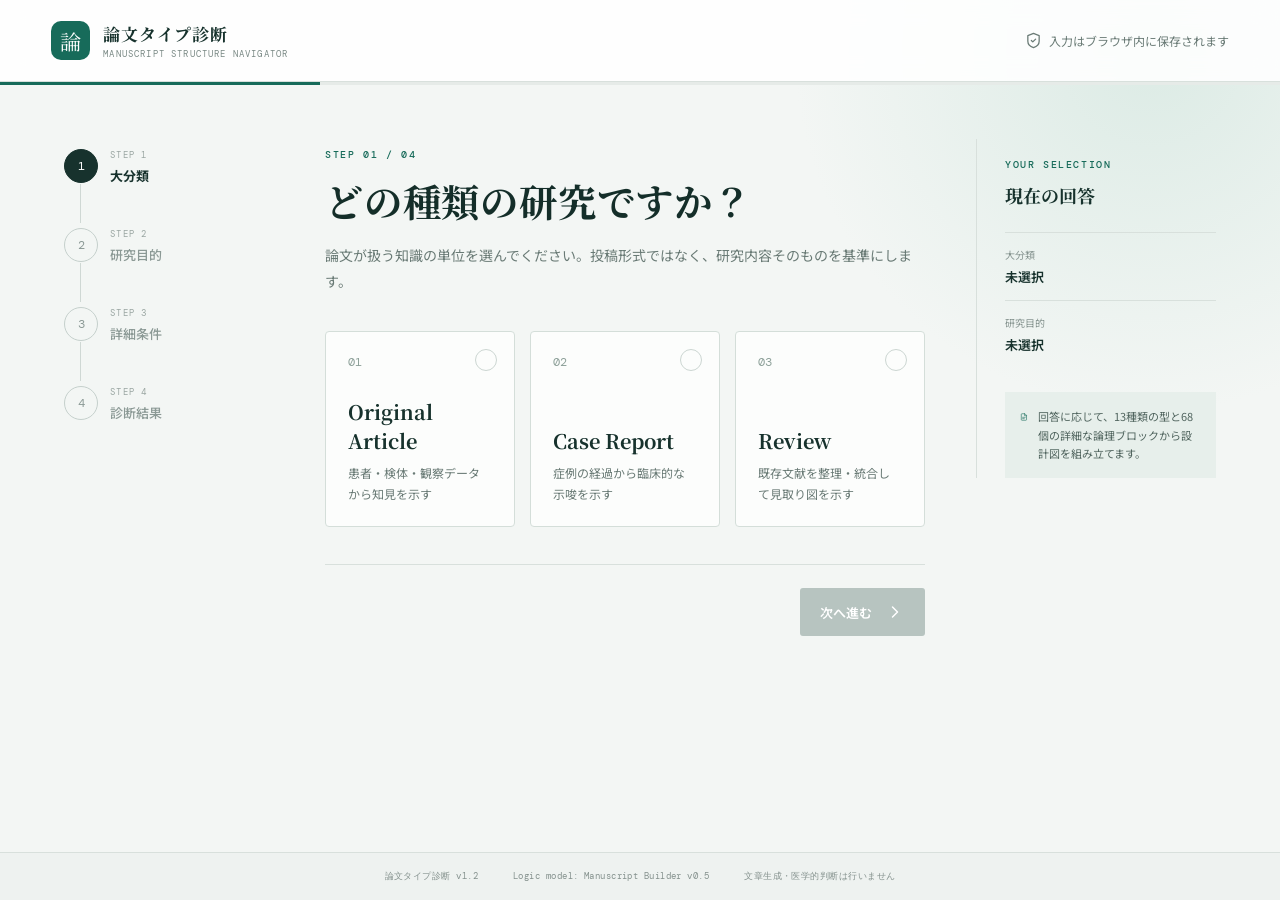
==== index.html @ 0ae853c9 "Publish site from main branch root" ====
<!doctype html>
<html lang="ja">
  <head>
    <meta charset="UTF-8" />
    <meta name="viewport" content="width=device-width, initial-scale=1.0" />
    <meta name="theme-color" content="#f4f7f5" />
    <meta name="description" content="研究内容から、最適な論文構造を設計する" />
    <title>論文タイプ診断</title>
    <script type="module" crossorigin src="./assets/index-Dwn5KKeJ.js"></script>
    <link rel="stylesheet" crossorigin href="./assets/index-B_el1xmh.css">
  </head>
  <body>
    <div id="root"></div>
  </body>
</html>
---- assets/index-B_el1xmh.css ----
@import "https://fonts.googleapis.com/css2?family=DM+Mono:wght@400;500&family=Noto+Sans+JP:wght@400;500;600;700&family=Noto+Serif+JP:wght@600;700&display=swap";:root{color:#17322d;font-synthesis:none;--ink:#17322d;--muted:#697a75;--green:#176b5a;--green-dark:#0d5143;--mint:#dcece6;--line:#d8e0dc;--paper:#fff;--cream:#f4f0e8;background:#f3f6f4;font-family:Noto Sans JP,sans-serif}*{box-sizing:border-box}html{scroll-behavior:smooth}body{background:radial-gradient(circle at 90% 6%,#dcebe5 0,#0000 25%),#f3f6f4;min-width:320px;min-height:100vh;margin:0}button,input{font:inherit}button{color:inherit}button:focus-visible,input:focus-visible{outline-offset:2px;outline:3px solid #8bc5b8}.app-shell{flex-direction:column;min-height:100vh;display:flex}header{-webkit-backdrop-filter:blur(12px);backdrop-filter:blur(12px);border-bottom:1px solid var(--line);z-index:5;background:#ffffffe0;justify-content:space-between;align-items:center;height:82px;padding:0 clamp(22px,4vw,68px);display:flex;position:relative}.brand{color:var(--ink);align-items:center;gap:13px;text-decoration:none;display:flex}.brand>span{background:var(--green);color:#fff;border-radius:10px;place-items:center;width:39px;height:39px;font-family:Noto Serif JP,serif;font-size:21px;display:grid}.brand div{flex-direction:column;display:flex}.brand strong{letter-spacing:.06em;font-family:Noto Serif JP,serif;font-size:17px}.brand small{color:#7a8985;letter-spacing:.13em;margin-top:2px;font-family:DM Mono,monospace;font-size:9px}.header-note{color:var(--muted);align-items:center;gap:7px;font-size:12px;display:flex}.progress-line{background:#e6ebe8;height:3px}.progress-line i{background:var(--green);height:100%;transition:width .35s;display:block}.wizard-layout{flex:1;grid-template-columns:210px minmax(0,790px) 240px;gap:clamp(24px,4vw,65px);width:min(1430px,100%);margin:0 auto;padding:54px clamp(24px,5vw,72px) 72px;display:grid}.step-rail{flex-direction:column;gap:0;padding-top:10px;display:flex}.step-rail button{text-align:left;cursor:pointer;background:0 0;border:0;grid-template-rows:17px 22px;grid-template-columns:34px 1fr;column-gap:12px;padding:0 0 40px;display:grid;position:relative}.step-rail button:disabled{cursor:default}.step-rail button:not(:last-child):after{content:"";background:#cfd8d4;width:1px;height:39px;position:absolute;top:35px;left:16px}.step-rail button>span{color:#8b9995;z-index:1;background:#f3f6f4;border:1px solid #c5d0cc;border-radius:50%;grid-row:1/3;place-items:center;width:34px;height:34px;font-family:DM Mono;font-size:12px;display:grid}.step-rail button em{color:#9aa6a2;letter-spacing:.14em;font-family:DM Mono;font-size:9px;font-style:normal}.step-rail button strong{color:#8b9995;font-size:13px;font-weight:500}.step-rail button.current>span{background:var(--ink);color:#fff;border-color:var(--ink)}.step-rail button.current strong{color:var(--ink);font-weight:700}.step-rail button.done>span{background:var(--mint);color:var(--green);border-color:#b7d4ca}.step-rail button.done:after{background:#94b9ae}.wizard-main{min-width:0}.step-heading{margin-bottom:36px}.eyebrow{letter-spacing:.16em;color:var(--green);font-family:DM Mono,monospace;font-size:10px;font-weight:500}.step-heading h1,.needs-input h1{letter-spacing:.02em;color:#142e29;margin:12px 0 15px;font-family:Noto Serif JP,serif;font-size:clamp(30px,3vw,43px);line-height:1.35}.step-heading p{color:var(--muted);max-width:680px;font-size:14px;line-height:1.9}.family-grid{grid-template-columns:repeat(3,1fr);gap:15px;display:grid}.choice{text-align:left;cursor:pointer;background:#ffffffc7;border:1px solid #d4ded9;border-radius:4px;gap:15px;width:100%;padding:22px;transition:all .2s;display:flex;position:relative}.family-grid .choice{flex-direction:column;justify-content:space-between;min-height:196px}.choice:hover{border-color:#88ad9f;transform:translateY(-2px);box-shadow:0 9px 25px #1d413814}.choice.selected{border:2px solid var(--green);background:#f8fbf9;padding:21px;box-shadow:0 12px 30px #176b5a1c}.choice-index{color:#8da099;font-family:DM Mono,monospace;font-size:12px}.choice-copy{flex-direction:column;gap:8px;display:flex}.choice-copy strong{font-family:Noto Serif JP,serif;font-size:20px}.choice-copy small{color:var(--muted);font-size:12px;line-height:1.7}.choice-check{color:#fff;border:1px solid #ccd6d2;border-radius:50%;place-items:center;width:22px;height:22px;display:grid;position:absolute;top:17px;right:17px}.selected .choice-check{background:var(--green);border-color:var(--green)}.purpose-list{grid-template-columns:1fr 1fr;gap:11px;display:grid}.purpose-list .choice{align-items:flex-start;min-height:94px;padding:17px 18px}.purpose-list .choice.selected{padding:16px 17px}.purpose-list .choice-copy strong{font-family:Noto Sans JP;font-size:15px}.purpose-list .choice-index{padding-top:2px}.wizard-actions{border-top:1px solid var(--line);justify-content:space-between;align-items:center;margin-top:37px;padding-top:23px;display:flex}.primary,.secondary,.text-button,.action-bar button{cursor:pointer;border:0}.primary{background:var(--green);color:#fff;border-radius:3px;align-items:center;gap:13px;padding:14px 20px;font-size:13px;font-weight:600;display:flex;box-shadow:0 8px 20px #176b5a2e}.primary:hover{background:var(--green-dark)}.primary:disabled{box-shadow:none;cursor:not-allowed;background:#b7c4c0}.secondary{background:0 0;border:1px solid #bfcac6;border-radius:3px;padding:12px 18px;font-size:13px}.context-panel{border-left:1px solid var(--line);align-self:start;padding:10px 0 0 28px;position:sticky;top:30px}.context-panel h2{margin:9px 0 24px;font-family:Noto Serif JP;font-size:18px}.context-panel dl{margin:0}.context-panel dl div{border-top:1px solid var(--line);padding:14px 0}.context-panel dt{color:#84928e;margin-bottom:5px;font-size:10px}.context-panel dd{margin:0;font-size:13px;font-weight:600}.context-tip{color:var(--green);background:#e7efeb;gap:10px;margin-top:24px;padding:15px;display:flex}.context-tip p{color:#50645e;margin:0;font-size:11px;line-height:1.7}.details-form{flex-direction:column;gap:28px;display:flex}fieldset{border:0;margin:0;padding:0}legend{margin-bottom:11px;font-size:14px;font-weight:700}legend span{color:var(--green);vertical-align:2px;background:#e5efeb;margin-left:5px;padding:3px 6px;font-size:9px}.optional{color:#71817c;background:#eef0ef}.segmented{flex-wrap:wrap;gap:7px;display:flex}.segmented button{cursor:pointer;background:#fff;border:1px solid #cfd9d5;border-radius:3px;padding:10px 14px;font-size:12px}.segmented button.active{border-color:var(--green);background:var(--green);color:#fff}.details-form fieldset>small{color:#7b8985;margin-top:8px;font-size:11px;display:block}.details-form input{background:#fff;border:1px solid #cfd9d5;border-radius:3px;width:100%;padding:12px 14px;font-size:13px}.privacy-note{color:#315f53;background:#edf3f0;border-left:3px solid #7da99b;gap:13px;padding:15px;display:flex}.privacy-note strong{font-size:12px}.privacy-note p{color:#657771;margin:4px 0 0;font-size:11px;line-height:1.6}footer{border-top:1px solid var(--line);color:#84918d;letter-spacing:.05em;background:#eef2f0;justify-content:center;gap:35px;padding:17px 24px;font:9px DM Mono,monospace;display:flex}.result-page{flex:1;width:min(1420px,100%);margin:0 auto;padding:42px clamp(24px,5vw,70px) 80px}.result-hero{background:var(--ink);color:#fff;grid-template-columns:1.4fr 1fr;min-height:280px;display:grid;position:relative;overflow:hidden}.result-hero:before{content:"";border:1px solid #ffffff14;border-radius:50%;width:320px;height:320px;position:absolute;top:-160px;right:-140px;box-shadow:0 0 0 60px #ffffff06,0 0 0 120px #ffffff04}.result-main{padding:42px 48px}.result-kicker{letter-spacing:.14em;color:#9cc9bb;align-items:center;gap:8px;font:10px DM Mono;display:flex}.result-main>p{color:#aec0ba;margin:28px 0 8px;font-size:12px}.result-main h1{margin:0 0 30px;font:700 clamp(28px,4vw,48px) Noto Serif JP}.result-meta{gap:28px;display:flex}.result-meta span{flex-direction:column;gap:3px;font:11px DM Mono;display:flex}.result-meta small{color:#879e97;letter-spacing:.14em;font-size:8px}.result-reason{z-index:1;background:#ffffff12;border-left:1px solid #ffffff24;margin:32px 32px 32px 0;padding:29px 32px}.result-reason>span{letter-spacing:.15em;color:#9cc9bb;font:9px DM Mono}.result-reason p{color:#d7e0dd;font-size:13px;line-height:1.9}.result-reason code{color:#9eb1ab;font:9px DM Mono}.action-bar{z-index:4;background:#d5dedb;border:1px solid #d5dedb;gap:1px;margin:18px 0 34px;display:flex;position:sticky;top:0;box-shadow:0 8px 18px #203a3314}.action-bar button{background:#fff;flex:1;justify-content:center;align-items:center;gap:8px;padding:13px 17px;font-size:11px;display:flex}.action-bar button:hover{background:#f0f6f3}.action-bar .agent-copy{background:var(--green);color:#fff;flex:1.35}.result-layout{grid-template-columns:minmax(0,1fr) 300px;gap:31px;display:grid}.blueprint-heading{justify-content:space-between;align-items:end;margin-bottom:16px;display:flex}.blueprint-heading h2{margin:7px 0 0;font:700 26px Noto Serif JP}.block-total{color:#71817c;font:10px DM Mono}.section-card{background:#fff;border:1px solid #d8e0dc;margin-bottom:12px}.section-toggle{text-align:left;cursor:pointer;background:#f9fbfa;border:0;align-items:center;width:100%;padding:17px 19px;display:flex}.section-number{color:#7f918b;margin-right:15px;font:11px DM Mono}.section-toggle>span:nth-child(2){flex-direction:column;flex:1;display:flex}.section-toggle small{letter-spacing:.13em;color:#9aa6a2;font:8px DM Mono}.section-toggle strong{margin-top:2px;font:600 17px Noto Serif JP}.section-count{color:#8b9995;margin-right:16px;font:9px DM Mono}.chevron{transition:all .2s;transform:rotate(90deg)}.chevron.open{transform:rotate(-90deg)}.block-list{padding:0 15px 15px}.block-card{border-top:1px solid #e2e7e4;padding:21px 6px 5px}.block-top{grid-template-columns:38px 1fr auto;align-items:start;gap:9px;display:grid}.block-order{color:#9aa6a2;padding-top:4px;font:10px DM Mono}.block-title code{color:var(--green);background:#e9f2ee;padding:3px 6px;font:9px DM Mono}.block-title h3{margin:8px 0 15px;font-size:14px}.necessity{border-radius:20px;padding:4px 8px;font-size:9px}.necessity.required{color:#176b5a;background:#e0eee9}.necessity.recommended{color:#5e716b;background:#edf0ef}.necessity.conditional{color:#806630;background:#f2ead9}.block-grid{grid-template-columns:1.2fr .8fr;gap:0 23px;padding-left:47px;display:grid}.detail{margin:0 0 18px}.detail.full{grid-column:1/-1}.detail dt{color:#84938e;letter-spacing:.06em;margin-bottom:5px;font-size:9px;font-weight:700}.detail dd{color:#4e625c;margin:0;font-size:11px;line-height:1.75}.tags{flex-wrap:wrap;gap:5px;display:flex}.tags span{background:#fbfcfb;border:1px solid #dbe2df;flex-direction:column;gap:2px;padding:5px 7px;display:flex}.tags code,.variable-list code{color:#82918c;font:8px DM Mono}.inline-codes{flex-wrap:wrap;gap:5px;display:flex}.inline-codes code{background:#eef3f1;padding:4px 6px;font:9px DM Mono}.result-aside{flex-direction:column;gap:13px;display:flex}.result-aside>section{border:1px solid var(--line);background:#fff;padding:20px}.result-aside h3{margin:6px 0 15px;font:600 15px Noto Serif JP}.result-aside ul{margin:0;padding-left:18px}.result-aside li{color:#52665f;margin-bottom:9px;font-size:11px;line-height:1.7}.alternative{border-top:1px solid #e0e6e3;padding:12px 0}.alternative strong{font-size:12px;display:block}.alternative code{color:var(--green);font:8px DM Mono}.alternative p,.muted{color:#788782;margin:5px 0;font-size:10px;line-height:1.6}.variable-list{flex-wrap:wrap;gap:4px;display:flex}.variable-list code{background:#edf3f0;padding:4px 6px}.result-aside>section.limitation{color:#715f3c;background:#f4f0e8;gap:11px;display:flex}.limitation p{margin:0;font-size:10px;line-height:1.7}.result-footer{justify-content:center;gap:20px;margin-top:35px;display:flex}.text-button{color:#64766f;background:0 0;align-items:center;gap:7px;font-size:12px;display:flex}.toast{z-index:20;color:#fff;background:#183a32;align-items:center;gap:8px;padding:12px 18px;font-size:12px;display:flex;position:fixed;top:25px;right:25px;box-shadow:0 12px 30px #17322d40}.needs-input{text-align:center;border:1px solid var(--line);background:#fff;max-width:680px;margin:70px auto;padding:50px}.needs-input .status-orb{color:#745d2f;background:#efe5ce;border-radius:50%;place-items:center;width:46px;height:46px;margin:0 auto 15px;font:20px Noto Serif JP;display:grid}.needs-input p{color:var(--muted);font-size:13px;line-height:1.8}.needs-input ul{text-align:left;background:#f8f4ea;padding:18px 18px 18px 38px;font-size:12px;line-height:1.8}.needs-input .primary{margin:22px auto 0}@media (width<=1080px){.wizard-layout{grid-template-columns:150px minmax(0,1fr)}.context-panel{display:none}.result-layout{grid-template-columns:minmax(0,1fr) 260px}.result-hero{grid-template-columns:1fr}.result-reason{margin:0 32px 32px}.result-main{padding-bottom:20px}}@media (width<=760px){header{height:70px;padding:0 18px}.header-note{display:none}.brand strong{font-size:15px}.wizard-layout{padding:28px 18px 50px;display:block}.step-rail{flex-direction:row;margin-bottom:34px}.step-rail button{flex-direction:column;flex:1;align-items:center;padding:0;display:flex}.step-rail button>span{width:29px;height:29px}.step-rail button em{margin-top:5px}.step-rail button strong{display:none}.step-rail button:not(:last-child):after{width:calc(100% - 32px);height:1px;top:14px;left:calc(50% + 16px)}.step-heading h1{font-size:29px}.family-grid,.purpose-list{grid-template-columns:1fr}.family-grid .choice{min-height:126px}.choice-copy strong{font-size:18px}.wizard-actions{z-index:3;background:#f3f6f4f0;margin-top:25px;padding:15px 0;position:sticky;bottom:0}.segmented button{flex:1;min-width:90px}.result-page{padding:24px 14px 55px}.result-main{padding:30px 24px}.result-main h1{font-size:29px}.result-meta{flex-wrap:wrap;gap:16px}.result-reason{margin:0 15px 15px;padding:20px}.action-bar{flex-wrap:wrap;position:static}.action-bar button{flex:45%;padding:12px 8px}.action-bar .agent-copy{flex-basis:100%}.result-layout{display:block}.result-aside{margin-top:20px}.block-grid{padding-left:0;display:block}.block-top{grid-template-columns:30px 1fr}.necessity{grid-column:2;justify-self:start;margin-bottom:10px}.section-toggle{padding:14px 12px}.section-count{display:none}.blueprint-heading h2{font-size:21px}.result-footer{flex-direction:column;align-items:center}footer{text-align:center;flex-direction:column;gap:8px}}@media (prefers-reduced-motion:reduce){*{scroll-behavior:auto!important;transition:none!important}}
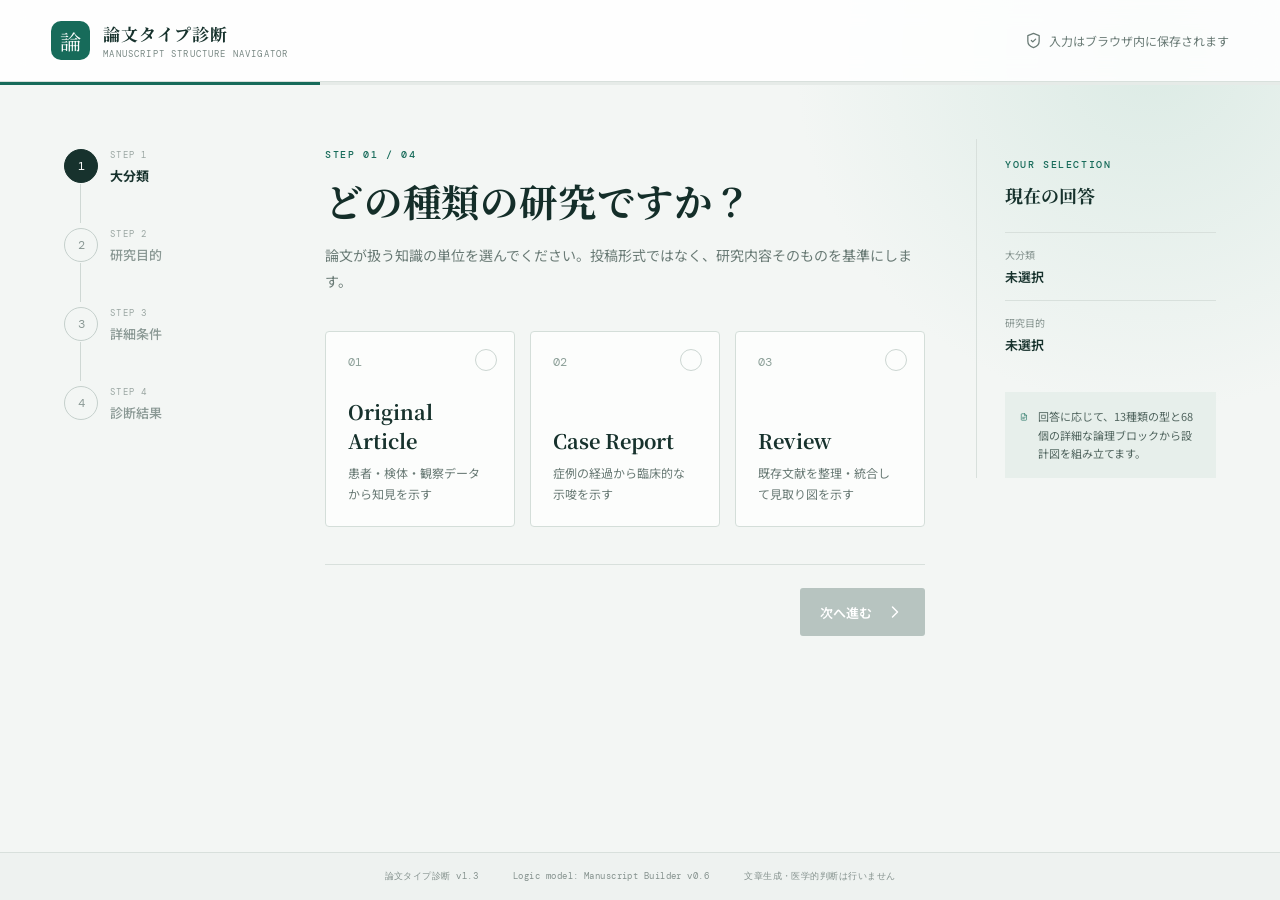
==== commit e4aa1f10: "Publish 論文タイプ診断 v1.3 build" ====
--- a/index.html
+++ b/index.html
@@ -6,8 +6,8 @@
     <meta name="theme-color" content="#f4f7f5" />
     <meta name="description" content="研究内容から、最適な論文構造を設計する" />
     <title>論文タイプ診断</title>
-    <script type="module" crossorigin src="./assets/index-Dwn5KKeJ.js"></script>
-    <link rel="stylesheet" crossorigin href="./assets/index-B_el1xmh.css">
+    <script type="module" crossorigin src="./assets/index-DYgluiV3.js"></script>
+    <link rel="stylesheet" crossorigin href="./assets/index-BrdR9Mk2.css">
   </head>
   <body>
     <div id="root"></div>
--- a/assets/index-BrdR9Mk2.css
+++ b/assets/index-BrdR9Mk2.css
@@ -0,0 +1 @@
+@import "https://fonts.googleapis.com/css2?family=DM+Mono:wght@400;500&family=Noto+Sans+JP:wght@400;500;600;700&family=Noto+Serif+JP:wght@600;700&display=swap";:root{color:#17322d;font-synthesis:none;--ink:#17322d;--muted:#697a75;--green:#176b5a;--green-dark:#0d5143;--mint:#dcece6;--line:#d8e0dc;--paper:#fff;--cream:#f4f0e8;background:#f3f6f4;font-family:Noto Sans JP,sans-serif}*{box-sizing:border-box}html{scroll-behavior:smooth}body{background:radial-gradient(circle at 90% 6%,#dcebe5 0,#0000 25%),#f3f6f4;min-width:320px;min-height:100vh;margin:0}button,input{font:inherit}button{color:inherit}button:focus-visible,input:focus-visible{outline-offset:2px;outline:3px solid #8bc5b8}.app-shell{flex-direction:column;min-height:100vh;display:flex}header{-webkit-backdrop-filter:blur(12px);backdrop-filter:blur(12px);border-bottom:1px solid var(--line);z-index:5;background:#ffffffe0;justify-content:space-between;align-items:center;height:82px;padding:0 clamp(22px,4vw,68px);display:flex;position:relative}.brand{color:var(--ink);align-items:center;gap:13px;text-decoration:none;display:flex}.brand>span{background:var(--green);color:#fff;border-radius:10px;place-items:center;width:39px;height:39px;font-family:Noto Serif JP,serif;font-size:21px;display:grid}.brand div{flex-direction:column;display:flex}.brand strong{letter-spacing:.06em;font-family:Noto Serif JP,serif;font-size:17px}.brand small{color:#7a8985;letter-spacing:.13em;margin-top:2px;font-family:DM Mono,monospace;font-size:9px}.header-note{color:var(--muted);align-items:center;gap:7px;font-size:12px;display:flex}.progress-line{background:#e6ebe8;height:3px}.progress-line i{background:var(--green);height:100%;transition:width .35s;display:block}.wizard-layout{flex:1;grid-template-columns:210px minmax(0,790px) 240px;gap:clamp(24px,4vw,65px);width:min(1430px,100%);margin:0 auto;padding:54px clamp(24px,5vw,72px) 72px;display:grid}.step-rail{flex-direction:column;gap:0;padding-top:10px;display:flex}.step-rail button{text-align:left;cursor:pointer;background:0 0;border:0;grid-template-rows:17px 22px;grid-template-columns:34px 1fr;column-gap:12px;padding:0 0 40px;display:grid;position:relative}.step-rail button:disabled{cursor:default}.step-rail button:not(:last-child):after{content:"";background:#cfd8d4;width:1px;height:39px;position:absolute;top:35px;left:16px}.step-rail button>span{color:#8b9995;z-index:1;background:#f3f6f4;border:1px solid #c5d0cc;border-radius:50%;grid-row:1/3;place-items:center;width:34px;height:34px;font-family:DM Mono;font-size:12px;display:grid}.step-rail button em{color:#9aa6a2;letter-spacing:.14em;font-family:DM Mono;font-size:9px;font-style:normal}.step-rail button strong{color:#8b9995;font-size:13px;font-weight:500}.step-rail button.current>span{background:var(--ink);color:#fff;border-color:var(--ink)}.step-rail button.current strong{color:var(--ink);font-weight:700}.step-rail button.done>span{background:var(--mint);color:var(--green);border-color:#b7d4ca}.step-rail button.done:after{background:#94b9ae}.wizard-main{min-width:0}.step-heading{margin-bottom:36px}.eyebrow{letter-spacing:.16em;color:var(--green);font-family:DM Mono,monospace;font-size:10px;font-weight:500}.step-heading h1,.needs-input h1{letter-spacing:.02em;color:#142e29;margin:12px 0 15px;font-family:Noto Serif JP,serif;font-size:clamp(30px,3vw,43px);line-height:1.35}.step-heading p{color:var(--muted);max-width:680px;font-size:14px;line-height:1.9}.family-grid{grid-template-columns:repeat(3,1fr);gap:15px;display:grid}.choice{text-align:left;cursor:pointer;background:#ffffffc7;border:1px solid #d4ded9;border-radius:4px;gap:15px;width:100%;padding:22px;transition:all .2s;display:flex;position:relative}.family-grid .choice{flex-direction:column;justify-content:space-between;min-height:196px}.choice:hover{border-color:#88ad9f;transform:translateY(-2px);box-shadow:0 9px 25px #1d413814}.choice.selected{border:2px solid var(--green);background:#f8fbf9;padding:21px;box-shadow:0 12px 30px #176b5a1c}.choice-index{color:#8da099;font-family:DM Mono,monospace;font-size:12px}.choice-copy{flex-direction:column;gap:8px;display:flex}.choice-copy strong{font-family:Noto Serif JP,serif;font-size:20px}.choice-copy small{color:var(--muted);font-size:12px;line-height:1.7}.choice-check{color:#fff;border:1px solid #ccd6d2;border-radius:50%;place-items:center;width:22px;height:22px;display:grid;position:absolute;top:17px;right:17px}.selected .choice-check{background:var(--green);border-color:var(--green)}.purpose-list{grid-template-columns:1fr 1fr;gap:11px;display:grid}.purpose-list .choice{align-items:flex-start;min-height:94px;padding:17px 18px}.purpose-list .choice.selected{padding:16px 17px}.purpose-list .choice-copy strong{font-family:Noto Sans JP;font-size:15px}.purpose-list .choice-index{padding-top:2px}.wizard-actions{border-top:1px solid var(--line);justify-content:space-between;align-items:center;margin-top:37px;padding-top:23px;display:flex}.primary,.secondary,.text-button,.action-bar button{cursor:pointer;border:0}.primary{background:var(--green);color:#fff;border-radius:3px;align-items:center;gap:13px;padding:14px 20px;font-size:13px;font-weight:600;display:flex;box-shadow:0 8px 20px #176b5a2e}.primary:hover{background:var(--green-dark)}.primary:disabled{box-shadow:none;cursor:not-allowed;background:#b7c4c0}.secondary{background:0 0;border:1px solid #bfcac6;border-radius:3px;padding:12px 18px;font-size:13px}.context-panel{border-left:1px solid var(--line);align-self:start;padding:10px 0 0 28px;position:sticky;top:30px}.context-panel h2{margin:9px 0 24px;font-family:Noto Serif JP;font-size:18px}.context-panel dl{margin:0}.context-panel dl div{border-top:1px solid var(--line);padding:14px 0}.context-panel dt{color:#84928e;margin-bottom:5px;font-size:10px}.context-panel dd{margin:0;font-size:13px;font-weight:600}.context-tip{color:var(--green);background:#e7efeb;gap:10px;margin-top:24px;padding:15px;display:flex}.context-tip p{color:#50645e;margin:0;font-size:11px;line-height:1.7}.details-form{flex-direction:column;gap:28px;display:flex}fieldset{border:0;margin:0;padding:0}legend{margin-bottom:11px;font-size:14px;font-weight:700}legend span{color:var(--green);vertical-align:2px;background:#e5efeb;margin-left:5px;padding:3px 6px;font-size:9px}.optional{color:#71817c;background:#eef0ef}.segmented{flex-wrap:wrap;gap:7px;display:flex}.segmented button{cursor:pointer;background:#fff;border:1px solid #cfd9d5;border-radius:3px;padding:10px 14px;font-size:12px}.segmented button.active{border-color:var(--green);background:var(--green);color:#fff}.details-form fieldset>small{color:#7b8985;margin-top:8px;font-size:11px;display:block}.details-form input{background:#fff;border:1px solid #cfd9d5;border-radius:3px;width:100%;padding:12px 14px;font-size:13px}.privacy-note{color:#315f53;background:#edf3f0;border-left:3px solid #7da99b;gap:13px;padding:15px;display:flex}.privacy-note strong{font-size:12px}.privacy-note p{color:#657771;margin:4px 0 0;font-size:11px;line-height:1.6}footer{border-top:1px solid var(--line);color:#84918d;letter-spacing:.05em;background:#eef2f0;justify-content:center;gap:35px;padding:17px 24px;font:9px DM Mono,monospace;display:flex}.result-page{flex:1;width:min(1420px,100%);margin:0 auto;padding:42px clamp(24px,5vw,70px) 80px}.result-hero{background:var(--ink);color:#fff;grid-template-columns:1.4fr 1fr;min-height:280px;display:grid;position:relative;overflow:hidden}.result-hero:before{content:"";border:1px solid #ffffff14;border-radius:50%;width:320px;height:320px;position:absolute;top:-160px;right:-140px;box-shadow:0 0 0 60px #ffffff06,0 0 0 120px #ffffff04}.result-main{padding:42px 48px}.result-kicker{letter-spacing:.14em;color:#9cc9bb;align-items:center;gap:8px;font:10px DM Mono;display:flex}.result-main>p{color:#aec0ba;margin:28px 0 8px;font-size:12px}.result-main h1{margin:0 0 30px;font:700 clamp(28px,4vw,48px) Noto Serif JP}.result-meta{gap:28px;display:flex}.result-meta span{flex-direction:column;gap:3px;font:11px DM Mono;display:flex}.result-meta small{color:#879e97;letter-spacing:.14em;font-size:8px}.result-reason{z-index:1;background:#ffffff12;border-left:1px solid #ffffff24;margin:32px 32px 32px 0;padding:29px 32px}.result-reason>span{letter-spacing:.15em;color:#9cc9bb;font:9px DM Mono}.result-reason p{color:#d7e0dd;font-size:13px;line-height:1.9}.result-reason code{color:#9eb1ab;font:9px DM Mono}.action-bar{z-index:4;background:#d5dedb;border:1px solid #d5dedb;gap:1px;margin:18px 0 34px;display:flex;position:sticky;top:0;box-shadow:0 8px 18px #203a3314}.action-bar button{background:#fff;flex:1;justify-content:center;align-items:center;gap:8px;padding:13px 17px;font-size:11px;display:flex}.action-bar button:hover{background:#f0f6f3}.action-bar .agent-copy{background:var(--green);color:#fff;flex:1.35}.result-layout{grid-template-columns:minmax(0,1fr) 300px;gap:31px;display:grid}.blueprint-heading{justify-content:space-between;align-items:end;margin-bottom:16px;display:flex}.blueprint-heading h2{margin:7px 0 0;font:700 26px Noto Serif JP}.block-total{color:#71817c;font:10px DM Mono}.section-card{background:#fff;border:1px solid #d8e0dc;margin-bottom:12px}.section-toggle{text-align:left;cursor:pointer;background:#f9fbfa;border:0;align-items:center;width:100%;padding:17px 19px;display:flex}.section-number{color:#7f918b;margin-right:15px;font:11px DM Mono}.section-toggle>span:nth-child(2){flex-direction:column;flex:1;display:flex}.section-toggle small{letter-spacing:.13em;color:#9aa6a2;font:8px DM Mono}.section-toggle strong{margin-top:2px;font:600 17px Noto Serif JP}.section-count{color:#8b9995;margin-right:16px;font:9px DM Mono}.chevron{transition:all .2s;transform:rotate(90deg)}.chevron.open{transform:rotate(-90deg)}.block-list{padding:0 15px 15px}.block-card{border-top:1px solid #e2e7e4;padding:21px 6px 5px}.block-top{grid-template-columns:38px 1fr auto;align-items:start;gap:9px;display:grid}.block-order{color:#9aa6a2;padding-top:4px;font:10px DM Mono}.block-title code{color:var(--green);background:#e9f2ee;padding:3px 6px;font:9px DM Mono}.block-title h3{margin:8px 0 15px;font-size:14px}.necessity{border-radius:20px;padding:4px 8px;font-size:9px}.necessity.required{color:#176b5a;background:#e0eee9}.necessity.recommended{color:#5e716b;background:#edf0ef}.necessity.conditional{color:#806630;background:#f2ead9}.block-grid{grid-template-columns:1.2fr .8fr;gap:0 23px;padding-left:47px;display:grid}.detail{margin:0 0 18px}.detail.full{grid-column:1/-1}.detail dt{color:#84938e;letter-spacing:.06em;margin-bottom:5px;font-size:9px;font-weight:700}.detail dd{color:#4e625c;margin:0;font-size:11px;line-height:1.75}.tags{flex-wrap:wrap;gap:5px;display:flex}.tags span{background:#fbfcfb;border:1px solid #dbe2df;flex-direction:column;gap:2px;padding:5px 7px;display:flex}.tags code,.variable-list code{color:#82918c;font:8px DM Mono}.inline-codes{flex-wrap:wrap;gap:5px;display:flex}.inline-codes code{background:#eef3f1;padding:4px 6px;font:9px DM Mono}.result-aside{flex-direction:column;gap:13px;display:flex}.result-aside>section{border:1px solid var(--line);background:#fff;padding:20px}.result-aside h3{margin:6px 0 15px;font:600 15px Noto Serif JP}.result-aside ul{margin:0;padding-left:18px}.result-aside li{color:#52665f;margin-bottom:9px;font-size:11px;line-height:1.7}.alternative{border-top:1px solid #e0e6e3;padding:12px 0}.alternative strong{font-size:12px;display:block}.alternative code{color:var(--green);font:8px DM Mono}.alternative p,.muted{color:#788782;margin:5px 0;font-size:10px;line-height:1.6}.variable-list{flex-wrap:wrap;gap:4px;display:flex}.variable-list code{background:#edf3f0;padding:4px 6px}.result-aside>section.limitation{color:#715f3c;background:#f4f0e8;gap:11px;display:flex}.limitation p{margin:0;font-size:10px;line-height:1.7}.result-footer{justify-content:center;gap:20px;margin-top:35px;display:flex}.text-button{color:#64766f;background:0 0;align-items:center;gap:7px;font-size:12px;display:flex}.toast{z-index:20;color:#fff;background:#183a32;align-items:center;gap:8px;padding:12px 18px;font-size:12px;display:flex;position:fixed;top:25px;right:25px;box-shadow:0 12px 30px #17322d40}.needs-input{text-align:center;border:1px solid var(--line);background:#fff;max-width:680px;margin:70px auto;padding:50px}.needs-input .status-orb{color:#745d2f;background:#efe5ce;border-radius:50%;place-items:center;width:46px;height:46px;margin:0 auto 15px;font:20px Noto Serif JP;display:grid}.needs-input p{color:var(--muted);font-size:13px;line-height:1.8}.needs-input ul{text-align:left;background:#f8f4ea;padding:18px 18px 18px 38px;font-size:12px;line-height:1.8}.needs-input .primary{margin:22px auto 0}@media (width<=1080px){.wizard-layout{grid-template-columns:150px minmax(0,1fr)}.context-panel{display:none}.result-layout{grid-template-columns:minmax(0,1fr) 260px}.result-hero{grid-template-columns:1fr}.result-reason{margin:0 32px 32px}.result-main{padding-bottom:20px}}@media (width<=760px){header{height:70px;padding:0 18px}.header-note{display:none}.brand strong{font-size:15px}.wizard-layout{padding:28px 18px 50px;display:block}.step-rail{flex-direction:row;margin-bottom:34px}.step-rail button{flex-direction:column;flex:1;align-items:center;padding:0;display:flex}.step-rail button>span{width:29px;height:29px}.step-rail button em{margin-top:5px}.step-rail button strong{display:none}.step-rail button:not(:last-child):after{width:calc(100% - 32px);height:1px;top:14px;left:calc(50% + 16px)}.step-heading h1{font-size:29px}.family-grid,.purpose-list{grid-template-columns:1fr}.family-grid .choice{min-height:126px}.choice-copy strong{font-size:18px}.wizard-actions{z-index:3;background:#f3f6f4f0;margin-top:25px;padding:15px 0;position:sticky;bottom:0}.segmented button{flex:1;min-width:90px}.result-page{padding:24px 14px 55px}.result-main{padding:30px 24px}.result-main h1{font-size:29px}.result-meta{flex-wrap:wrap;gap:16px}.result-reason{margin:0 15px 15px;padding:20px}.action-bar{flex-wrap:wrap;position:static}.action-bar button{flex:45%;padding:12px 8px}.action-bar .agent-copy{flex-basis:100%}.result-layout{display:block}.result-aside{margin-top:20px}.block-grid{padding-left:0;display:block}.block-top{grid-template-columns:30px 1fr}.necessity{grid-column:2;justify-self:start;margin-bottom:10px}.section-toggle{padding:14px 12px}.section-count{display:none}.blueprint-heading h2{font-size:21px}.result-footer{flex-direction:column;align-items:center}footer{text-align:center;flex-direction:column;gap:8px}}@media (prefers-reduced-motion:reduce){*{scroll-behavior:auto!important;transition:none!important}}.presentation-outline{margin-bottom:34px}.presentation-note{border-left:4px solid var(--green);background:#e9f2ee;margin-bottom:12px;padding:18px 20px}.presentation-note strong{font:600 17px Noto Serif JP}.presentation-note p{margin:6px 0;font-size:12px;line-height:1.8}.presentation-note small{color:#667a73;line-height:1.6}.presentation-outline.compact .presentation-note{background:#f3eee3;border-left-color:#9a7940}.presentation-list{margin:0;padding:0;list-style:none}.presentation-list>li{border:1px solid var(--line);background:#fff;grid-template-columns:minmax(0,1fr) minmax(280px,.9fr);gap:22px;margin-bottom:9px;padding:18px 20px;display:grid}.presentation-list h3{margin:7px 0;font:600 15px Noto Serif JP}.presentation-list p{color:#52665f;margin:0;font-size:11px;line-height:1.75}.presentation-list code{color:var(--green);background:#edf3f0;margin:2px;padding:3px 5px;font:9px DM Mono}.presentation-list dl{margin:0}.presentation-list dt{color:#84938e;margin:0 0 5px;font-size:9px;font-weight:700}.presentation-list dd{flex-wrap:wrap;margin:0 0 12px;display:flex}.presentation-list dd ul{margin:0;padding-left:17px}.presentation-list dd li{color:#52665f;font-size:10px;line-height:1.6}@media (width<=760px){.presentation-list>li{grid-template-columns:1fr}.presentation-note{padding:15px}}
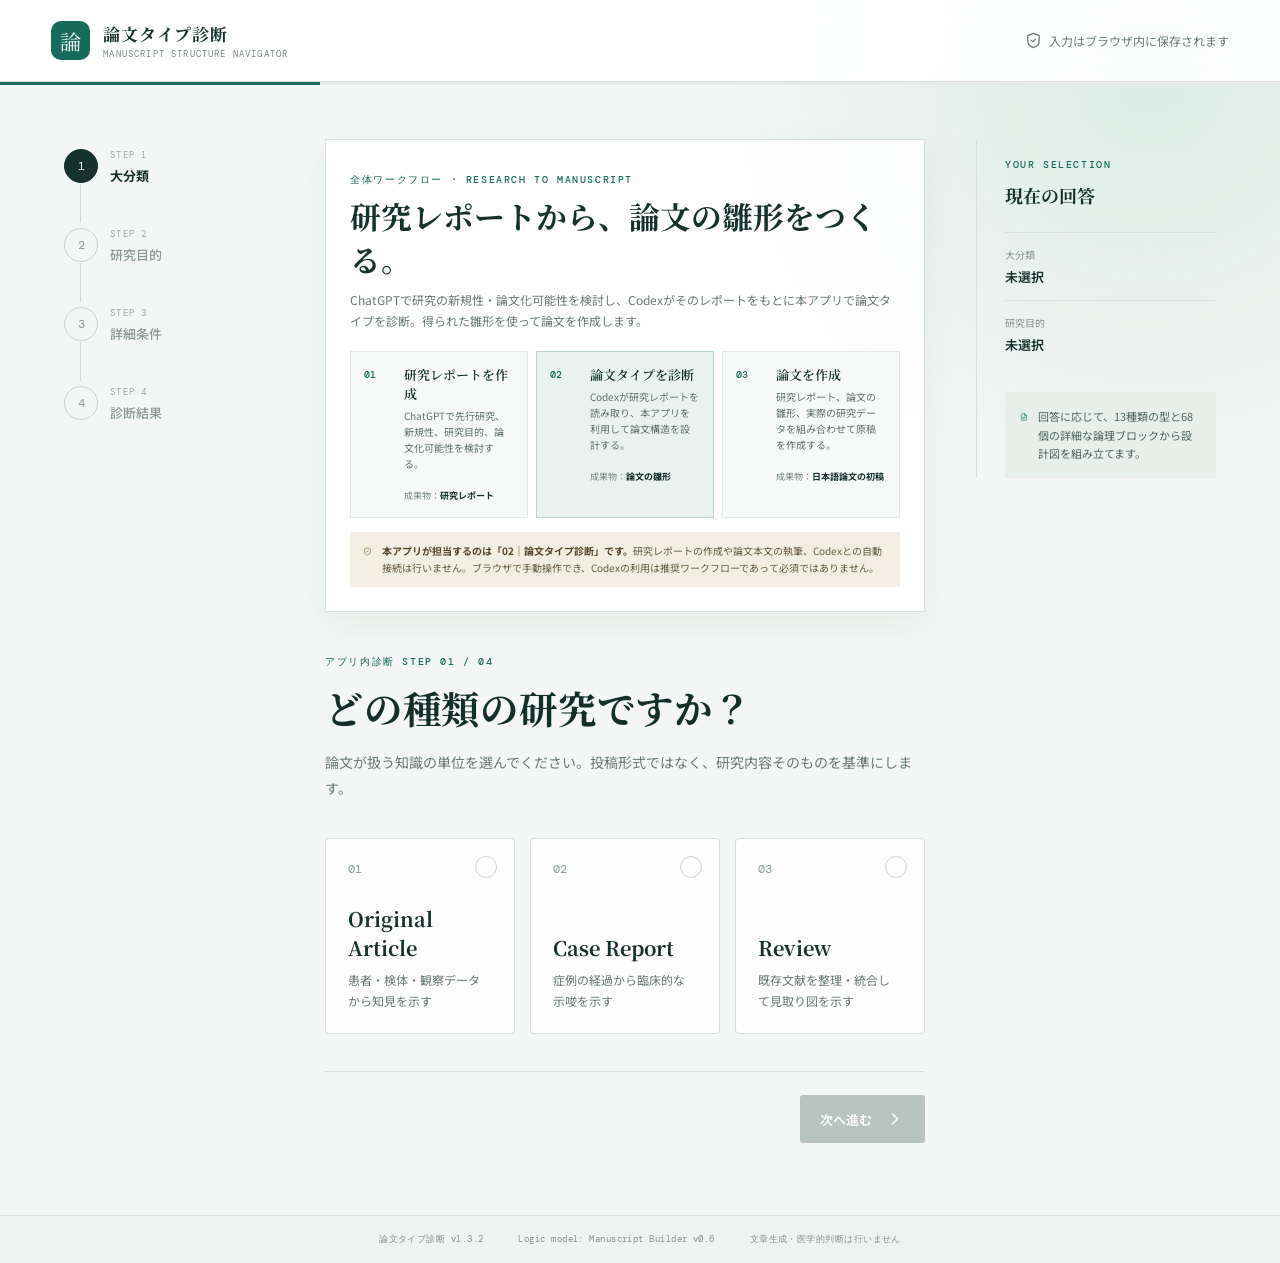
==== commit 9a3fe8e9: "Publish 論文タイプ診断 v1.3.2 build" ====
--- a/index.html
+++ b/index.html
@@ -6,8 +6,8 @@
     <meta name="theme-color" content="#f4f7f5" />
     <meta name="description" content="研究内容から、最適な論文構造を設計する" />
     <title>論文タイプ診断</title>
-    <script type="module" crossorigin src="./assets/index-DYgluiV3.js"></script>
-    <link rel="stylesheet" crossorigin href="./assets/index-BrdR9Mk2.css">
+    <script type="module" crossorigin src="./assets/index-BdSp8TVK.js"></script>
+    <link rel="stylesheet" crossorigin href="./assets/index-CPyAfHLu.css">
   </head>
   <body>
     <div id="root"></div>
--- a/assets/index-CPyAfHLu.css
+++ b/assets/index-CPyAfHLu.css
@@ -0,0 +1 @@
+@import "https://fonts.googleapis.com/css2?family=DM+Mono:wght@400;500&family=Noto+Sans+JP:wght@400;500;600;700&family=Noto+Serif+JP:wght@600;700&display=swap";:root{color:#17322d;font-synthesis:none;--ink:#17322d;--muted:#697a75;--green:#176b5a;--green-dark:#0d5143;--mint:#dcece6;--line:#d8e0dc;--paper:#fff;--cream:#f4f0e8;background:#f3f6f4;font-family:Noto Sans JP,sans-serif}*{box-sizing:border-box}html{scroll-behavior:smooth}body{background:radial-gradient(circle at 90% 6%,#dcebe5 0,#0000 25%),#f3f6f4;min-width:320px;min-height:100vh;margin:0}button,input{font:inherit}button{color:inherit}button:focus-visible,input:focus-visible{outline-offset:2px;outline:3px solid #8bc5b8}.app-shell{flex-direction:column;min-height:100vh;display:flex}header{-webkit-backdrop-filter:blur(12px);backdrop-filter:blur(12px);border-bottom:1px solid var(--line);z-index:5;background:#ffffffe0;justify-content:space-between;align-items:center;height:82px;padding:0 clamp(22px,4vw,68px);display:flex;position:relative}.brand{color:var(--ink);align-items:center;gap:13px;text-decoration:none;display:flex}.brand>span{background:var(--green);color:#fff;border-radius:10px;place-items:center;width:39px;height:39px;font-family:Noto Serif JP,serif;font-size:21px;display:grid}.brand div{flex-direction:column;display:flex}.brand strong{letter-spacing:.06em;font-family:Noto Serif JP,serif;font-size:17px}.brand small{color:#7a8985;letter-spacing:.13em;margin-top:2px;font-family:DM Mono,monospace;font-size:9px}.header-note{color:var(--muted);align-items:center;gap:7px;font-size:12px;display:flex}.progress-line{background:#e6ebe8;height:3px}.progress-line i{background:var(--green);height:100%;transition:width .35s;display:block}.wizard-layout{flex:1;grid-template-columns:210px minmax(0,790px) 240px;gap:clamp(24px,4vw,65px);width:min(1430px,100%);margin:0 auto;padding:54px clamp(24px,5vw,72px) 72px;display:grid}.step-rail{flex-direction:column;gap:0;padding-top:10px;display:flex}.step-rail button{text-align:left;cursor:pointer;background:0 0;border:0;grid-template-rows:17px 22px;grid-template-columns:34px 1fr;column-gap:12px;padding:0 0 40px;display:grid;position:relative}.step-rail button:disabled{cursor:default}.step-rail button:not(:last-child):after{content:"";background:#cfd8d4;width:1px;height:39px;position:absolute;top:35px;left:16px}.step-rail button>span{color:#8b9995;z-index:1;background:#f3f6f4;border:1px solid #c5d0cc;border-radius:50%;grid-row:1/3;place-items:center;width:34px;height:34px;font-family:DM Mono;font-size:12px;display:grid}.step-rail button em{color:#9aa6a2;letter-spacing:.14em;font-family:DM Mono;font-size:9px;font-style:normal}.step-rail button strong{color:#8b9995;font-size:13px;font-weight:500}.step-rail button.current>span{background:var(--ink);color:#fff;border-color:var(--ink)}.step-rail button.current strong{color:var(--ink);font-weight:700}.step-rail button.done>span{background:var(--mint);color:var(--green);border-color:#b7d4ca}.step-rail button.done:after{background:#94b9ae}.wizard-main{min-width:0}.workflow-intro{border:1px solid var(--line);background:#ffffffdb;margin:0 0 34px;padding:24px;box-shadow:0 12px 32px #1d41380f}.workflow-lead h1{margin:7px 0 8px;font:700 clamp(24px,2.4vw,34px)/1.4 Noto Serif JP}.workflow-lead>p{color:var(--muted);max-width:690px;margin:0;font-size:12px;line-height:1.75}.workflow-steps{grid-template-columns:repeat(3,1fr);gap:8px;margin:20px 0 14px;padding:0;list-style:none;display:grid}.workflow-steps>li{background:#f7f9f8;border:1px solid #e2e8e5;grid-template-columns:30px 1fr;gap:10px;min-width:0;padding:13px;display:grid}.workflow-steps>li.current-role{background:#e9f2ee;border-color:#b9d4ca}.workflow-steps>li>span{color:var(--green);padding-top:3px;font:500 10px DM Mono}.workflow-steps h2{margin:0 0 5px;font:600 13px Noto Serif JP}.workflow-steps p{color:#60716c;margin:0 0 8px;font-size:10px;line-height:1.6}.workflow-steps small{color:#788782;font-size:9px}.workflow-steps small strong{color:var(--ink)}.workflow-boundary{color:#806630;background:#f3eee3;align-items:flex-start;gap:10px;padding:11px 13px;display:flex}.workflow-boundary p{color:#665b45;margin:0;font-size:10px;line-height:1.65}.workflow-boundary strong{color:#574728}.step-heading{margin-bottom:36px}.eyebrow{letter-spacing:.16em;color:var(--green);font-family:DM Mono,monospace;font-size:10px;font-weight:500}.step-heading h1,.needs-input h1{letter-spacing:.02em;color:#142e29;margin:12px 0 15px;font-family:Noto Serif JP,serif;font-size:clamp(30px,3vw,43px);line-height:1.35}.step-heading p{color:var(--muted);max-width:680px;font-size:14px;line-height:1.9}.family-grid{grid-template-columns:repeat(3,1fr);gap:15px;display:grid}.choice{text-align:left;cursor:pointer;background:#ffffffc7;border:1px solid #d4ded9;border-radius:4px;gap:15px;width:100%;padding:22px;transition:all .2s;display:flex;position:relative}.family-grid .choice{flex-direction:column;justify-content:space-between;min-height:196px}.choice:hover{border-color:#88ad9f;transform:translateY(-2px);box-shadow:0 9px 25px #1d413814}.choice.selected{border:2px solid var(--green);background:#f8fbf9;padding:21px;box-shadow:0 12px 30px #176b5a1c}.choice-index{color:#8da099;font-family:DM Mono,monospace;font-size:12px}.choice-copy{flex-direction:column;gap:8px;display:flex}.choice-copy strong{font-family:Noto Serif JP,serif;font-size:20px}.choice-copy small{color:var(--muted);font-size:12px;line-height:1.7}.choice-check{color:#fff;border:1px solid #ccd6d2;border-radius:50%;place-items:center;width:22px;height:22px;display:grid;position:absolute;top:17px;right:17px}.selected .choice-check{background:var(--green);border-color:var(--green)}.purpose-list{grid-template-columns:1fr 1fr;gap:11px;display:grid}.purpose-list .choice{align-items:flex-start;min-height:94px;padding:17px 18px}.purpose-list .choice.selected{padding:16px 17px}.purpose-list .choice-copy strong{font-family:Noto Sans JP;font-size:15px}.purpose-list .choice-index{padding-top:2px}.wizard-actions{border-top:1px solid var(--line);justify-content:space-between;align-items:center;margin-top:37px;padding-top:23px;display:flex}.primary,.secondary,.text-button,.action-bar button{cursor:pointer;border:0}.primary{background:var(--green);color:#fff;border-radius:3px;align-items:center;gap:13px;padding:14px 20px;font-size:13px;font-weight:600;display:flex;box-shadow:0 8px 20px #176b5a2e}.primary:hover{background:var(--green-dark)}.primary:disabled{box-shadow:none;cursor:not-allowed;background:#b7c4c0}.secondary{background:0 0;border:1px solid #bfcac6;border-radius:3px;padding:12px 18px;font-size:13px}.context-panel{border-left:1px solid var(--line);align-self:start;padding:10px 0 0 28px;position:sticky;top:30px}.context-panel h2{margin:9px 0 24px;font-family:Noto Serif JP;font-size:18px}.context-panel dl{margin:0}.context-panel dl div{border-top:1px solid var(--line);padding:14px 0}.context-panel dt{color:#84928e;margin-bottom:5px;font-size:10px}.context-panel dd{margin:0;font-size:13px;font-weight:600}.context-tip{color:var(--green);background:#e7efeb;gap:10px;margin-top:24px;padding:15px;display:flex}.context-tip p{color:#50645e;margin:0;font-size:11px;line-height:1.7}.details-form{flex-direction:column;gap:28px;display:flex}fieldset{border:0;margin:0;padding:0}legend{margin-bottom:11px;font-size:14px;font-weight:700}legend span{color:var(--green);vertical-align:2px;background:#e5efeb;margin-left:5px;padding:3px 6px;font-size:9px}.optional{color:#71817c;background:#eef0ef}.segmented{flex-wrap:wrap;gap:7px;display:flex}.segmented button{cursor:pointer;background:#fff;border:1px solid #cfd9d5;border-radius:3px;padding:10px 14px;font-size:12px}.segmented button.active{border-color:var(--green);background:var(--green);color:#fff}.details-form fieldset>small{color:#7b8985;margin-top:8px;font-size:11px;display:block}.details-form input{background:#fff;border:1px solid #cfd9d5;border-radius:3px;width:100%;padding:12px 14px;font-size:13px}.privacy-note{color:#315f53;background:#edf3f0;border-left:3px solid #7da99b;gap:13px;padding:15px;display:flex}.privacy-note strong{font-size:12px}.privacy-note p{color:#657771;margin:4px 0 0;font-size:11px;line-height:1.6}footer{border-top:1px solid var(--line);color:#84918d;letter-spacing:.05em;background:#eef2f0;justify-content:center;gap:35px;padding:17px 24px;font:9px DM Mono,monospace;display:flex}.result-page{flex:1;width:min(1420px,100%);margin:0 auto;padding:42px clamp(24px,5vw,70px) 80px}.result-delivery-note{text-align:center;max-width:980px;margin:0 auto 20px}.result-delivery-note h1{margin:7px 0 8px;font:700 clamp(24px,3vw,36px) Noto Serif JP}.result-delivery-note p{color:var(--muted);max-width:850px;margin:0 auto 7px;font-size:13px;line-height:1.8}.result-delivery-note small{color:#7e6a43;background:#f4f0e8;padding:8px 12px;line-height:1.6;display:block}.result-hero{background:var(--ink);color:#fff;grid-template-columns:1.4fr 1fr;min-height:280px;display:grid;position:relative;overflow:hidden}.result-hero:before{content:"";border:1px solid #ffffff14;border-radius:50%;width:320px;height:320px;position:absolute;top:-160px;right:-140px;box-shadow:0 0 0 60px #ffffff06,0 0 0 120px #ffffff04}.result-main{padding:42px 48px}.result-kicker{letter-spacing:.14em;color:#9cc9bb;align-items:center;gap:8px;font:10px DM Mono;display:flex}.result-main>p{color:#aec0ba;margin:28px 0 8px;font-size:12px}.result-main h1{margin:0 0 30px;font:700 clamp(28px,4vw,48px) Noto Serif JP}.result-meta{gap:28px;display:flex}.result-meta span{flex-direction:column;gap:3px;font:11px DM Mono;display:flex}.result-meta small{color:#879e97;letter-spacing:.14em;font-size:8px}.result-reason{z-index:1;background:#ffffff12;border-left:1px solid #ffffff24;margin:32px 32px 32px 0;padding:29px 32px}.result-reason>span{letter-spacing:.15em;color:#9cc9bb;font:9px DM Mono}.result-reason p{color:#d7e0dd;font-size:13px;line-height:1.9}.result-reason code{color:#9eb1ab;font:9px DM Mono}.action-bar{z-index:4;background:#d5dedb;border:1px solid #d5dedb;gap:1px;margin:18px 0 34px;display:flex;position:sticky;top:0;box-shadow:0 8px 18px #203a3314}.action-bar button{background:#fff;flex:1;justify-content:center;align-items:center;gap:8px;padding:13px 17px;font-size:11px;display:flex}.action-bar button:hover{background:#f0f6f3}.action-bar .agent-copy{background:var(--green);color:#fff;flex:1.35}.result-layout{grid-template-columns:minmax(0,1fr) 300px;gap:31px;display:grid}.blueprint-heading{justify-content:space-between;align-items:end;margin-bottom:16px;display:flex}.blueprint-heading h2{margin:7px 0 0;font:700 26px Noto Serif JP}.block-total{color:#71817c;font:10px DM Mono}.section-card{background:#fff;border:1px solid #d8e0dc;margin-bottom:12px}.section-toggle{text-align:left;cursor:pointer;background:#f9fbfa;border:0;align-items:center;width:100%;padding:17px 19px;display:flex}.section-number{color:#7f918b;margin-right:15px;font:11px DM Mono}.section-toggle>span:nth-child(2){flex-direction:column;flex:1;display:flex}.section-toggle small{letter-spacing:.13em;color:#9aa6a2;font:8px DM Mono}.section-toggle strong{margin-top:2px;font:600 17px Noto Serif JP}.section-count{color:#8b9995;margin-right:16px;font:9px DM Mono}.chevron{transition:all .2s;transform:rotate(90deg)}.chevron.open{transform:rotate(-90deg)}.block-list{padding:0 15px 15px}.block-card{border-top:1px solid #e2e7e4;padding:21px 6px 5px}.block-top{grid-template-columns:38px 1fr auto;align-items:start;gap:9px;display:grid}.block-order{color:#9aa6a2;padding-top:4px;font:10px DM Mono}.block-title code{color:var(--green);background:#e9f2ee;padding:3px 6px;font:9px DM Mono}.block-title h3{margin:8px 0 15px;font-size:14px}.necessity{border-radius:20px;padding:4px 8px;font-size:9px}.necessity.required{color:#176b5a;background:#e0eee9}.necessity.recommended{color:#5e716b;background:#edf0ef}.necessity.conditional{color:#806630;background:#f2ead9}.block-grid{grid-template-columns:1.2fr .8fr;gap:0 23px;padding-left:47px;display:grid}.detail{margin:0 0 18px}.detail.full{grid-column:1/-1}.detail dt{color:#84938e;letter-spacing:.06em;margin-bottom:5px;font-size:9px;font-weight:700}.detail dd{color:#4e625c;margin:0;font-size:11px;line-height:1.75}.tags{flex-wrap:wrap;gap:5px;display:flex}.tags span{background:#fbfcfb;border:1px solid #dbe2df;flex-direction:column;gap:2px;padding:5px 7px;display:flex}.tags code,.variable-list code{color:#82918c;font:8px DM Mono}.inline-codes{flex-wrap:wrap;gap:5px;display:flex}.inline-codes code{background:#eef3f1;padding:4px 6px;font:9px DM Mono}.result-aside{flex-direction:column;gap:13px;display:flex}.result-aside>section{border:1px solid var(--line);background:#fff;padding:20px}.result-aside h3{margin:6px 0 15px;font:600 15px Noto Serif JP}.result-aside ul{margin:0;padding-left:18px}.result-aside li{color:#52665f;margin-bottom:9px;font-size:11px;line-height:1.7}.alternative{border-top:1px solid #e0e6e3;padding:12px 0}.alternative strong{font-size:12px;display:block}.alternative code{color:var(--green);font:8px DM Mono}.alternative p,.muted{color:#788782;margin:5px 0;font-size:10px;line-height:1.6}.variable-list{flex-wrap:wrap;gap:4px;display:flex}.variable-list code{background:#edf3f0;padding:4px 6px}.result-aside>section.limitation{color:#715f3c;background:#f4f0e8;gap:11px;display:flex}.limitation p{margin:0;font-size:10px;line-height:1.7}.result-footer{justify-content:center;gap:20px;margin-top:35px;display:flex}.text-button{color:#64766f;background:0 0;align-items:center;gap:7px;font-size:12px;display:flex}.toast{z-index:20;color:#fff;background:#183a32;align-items:center;gap:8px;padding:12px 18px;font-size:12px;display:flex;position:fixed;top:25px;right:25px;box-shadow:0 12px 30px #17322d40}.needs-input{text-align:center;border:1px solid var(--line);background:#fff;max-width:680px;margin:70px auto;padding:50px}.needs-input .status-orb{color:#745d2f;background:#efe5ce;border-radius:50%;place-items:center;width:46px;height:46px;margin:0 auto 15px;font:20px Noto Serif JP;display:grid}.needs-input p{color:var(--muted);font-size:13px;line-height:1.8}.needs-input ul{text-align:left;background:#f8f4ea;padding:18px 18px 18px 38px;font-size:12px;line-height:1.8}.needs-input .primary{margin:22px auto 0}@media (width<=1080px){.wizard-layout{grid-template-columns:150px minmax(0,1fr)}.context-panel{display:none}.workflow-steps{grid-template-columns:1fr}.workflow-steps>li{grid-template-columns:34px 1fr}.result-layout{grid-template-columns:minmax(0,1fr) 260px}.result-hero{grid-template-columns:1fr}.result-reason{margin:0 32px 32px}.result-main{padding-bottom:20px}}@media (width<=760px){header{height:70px;padding:0 18px}.header-note{display:none}.brand strong{font-size:15px}.wizard-layout{padding:28px 18px 50px;display:block}.step-rail{flex-direction:row;margin-bottom:34px}.step-rail button{flex-direction:column;flex:1;align-items:center;padding:0;display:flex}.step-rail button>span{width:29px;height:29px}.step-rail button em{margin-top:5px}.step-rail button strong{display:none}.step-rail button:not(:last-child):after{width:calc(100% - 32px);height:1px;top:14px;left:calc(50% + 16px)}.workflow-intro{margin-bottom:28px;padding:17px}.workflow-lead h1{font-size:24px}.workflow-steps{grid-template-columns:1fr}.workflow-boundary{padding:10px}.step-heading h1{font-size:29px}.family-grid,.purpose-list{grid-template-columns:1fr}.family-grid .choice{min-height:126px}.choice-copy strong{font-size:18px}.wizard-actions{z-index:3;background:#f3f6f4f0;margin-top:25px;padding:15px 0;position:sticky;bottom:0}.segmented button{flex:1;min-width:90px}.result-page{padding:24px 14px 55px}.result-delivery-note{text-align:left}.result-delivery-note h1{font-size:25px}.result-main{padding:30px 24px}.result-main h1{font-size:29px}.result-meta{flex-wrap:wrap;gap:16px}.result-reason{margin:0 15px 15px;padding:20px}.action-bar{flex-wrap:wrap;position:static}.action-bar button{flex:45%;padding:12px 8px}.action-bar .agent-copy{flex-basis:100%}.result-layout{display:block}.result-aside{margin-top:20px}.block-grid{padding-left:0;display:block}.block-top{grid-template-columns:30px 1fr}.necessity{grid-column:2;justify-self:start;margin-bottom:10px}.section-toggle{padding:14px 12px}.section-count{display:none}.blueprint-heading h2{font-size:21px}.result-footer{flex-direction:column;align-items:center}footer{text-align:center;flex-direction:column;gap:8px}}@media (prefers-reduced-motion:reduce){*{scroll-behavior:auto!important;transition:none!important}}.presentation-outline{margin-bottom:34px}.presentation-note{border-left:4px solid var(--green);background:#e9f2ee;margin-bottom:12px;padding:18px 20px}.presentation-note strong{font:600 17px Noto Serif JP}.presentation-note p{margin:6px 0;font-size:12px;line-height:1.8}.presentation-note small{color:#667a73;line-height:1.6}.presentation-outline.compact .presentation-note{background:#f3eee3;border-left-color:#9a7940}.presentation-list{margin:0;padding:0;list-style:none}.presentation-list>li{border:1px solid var(--line);background:#fff;grid-template-columns:minmax(0,1fr) minmax(280px,.9fr);gap:22px;margin-bottom:9px;padding:18px 20px;display:grid}.presentation-list h3{margin:7px 0;font:600 15px Noto Serif JP}.presentation-list p{color:#52665f;margin:0;font-size:11px;line-height:1.75}.presentation-list code{color:var(--green);background:#edf3f0;margin:2px;padding:3px 5px;font:9px DM Mono}.presentation-list dl{margin:0}.presentation-list dt{color:#84938e;margin:0 0 5px;font-size:9px;font-weight:700}.presentation-list dd{flex-wrap:wrap;margin:0 0 12px;display:flex}.presentation-list dd ul{margin:0;padding-left:17px}.presentation-list dd li{color:#52665f;font-size:10px;line-height:1.6}@media (width<=760px){.presentation-list>li{grid-template-columns:1fr}.presentation-note{padding:15px}}
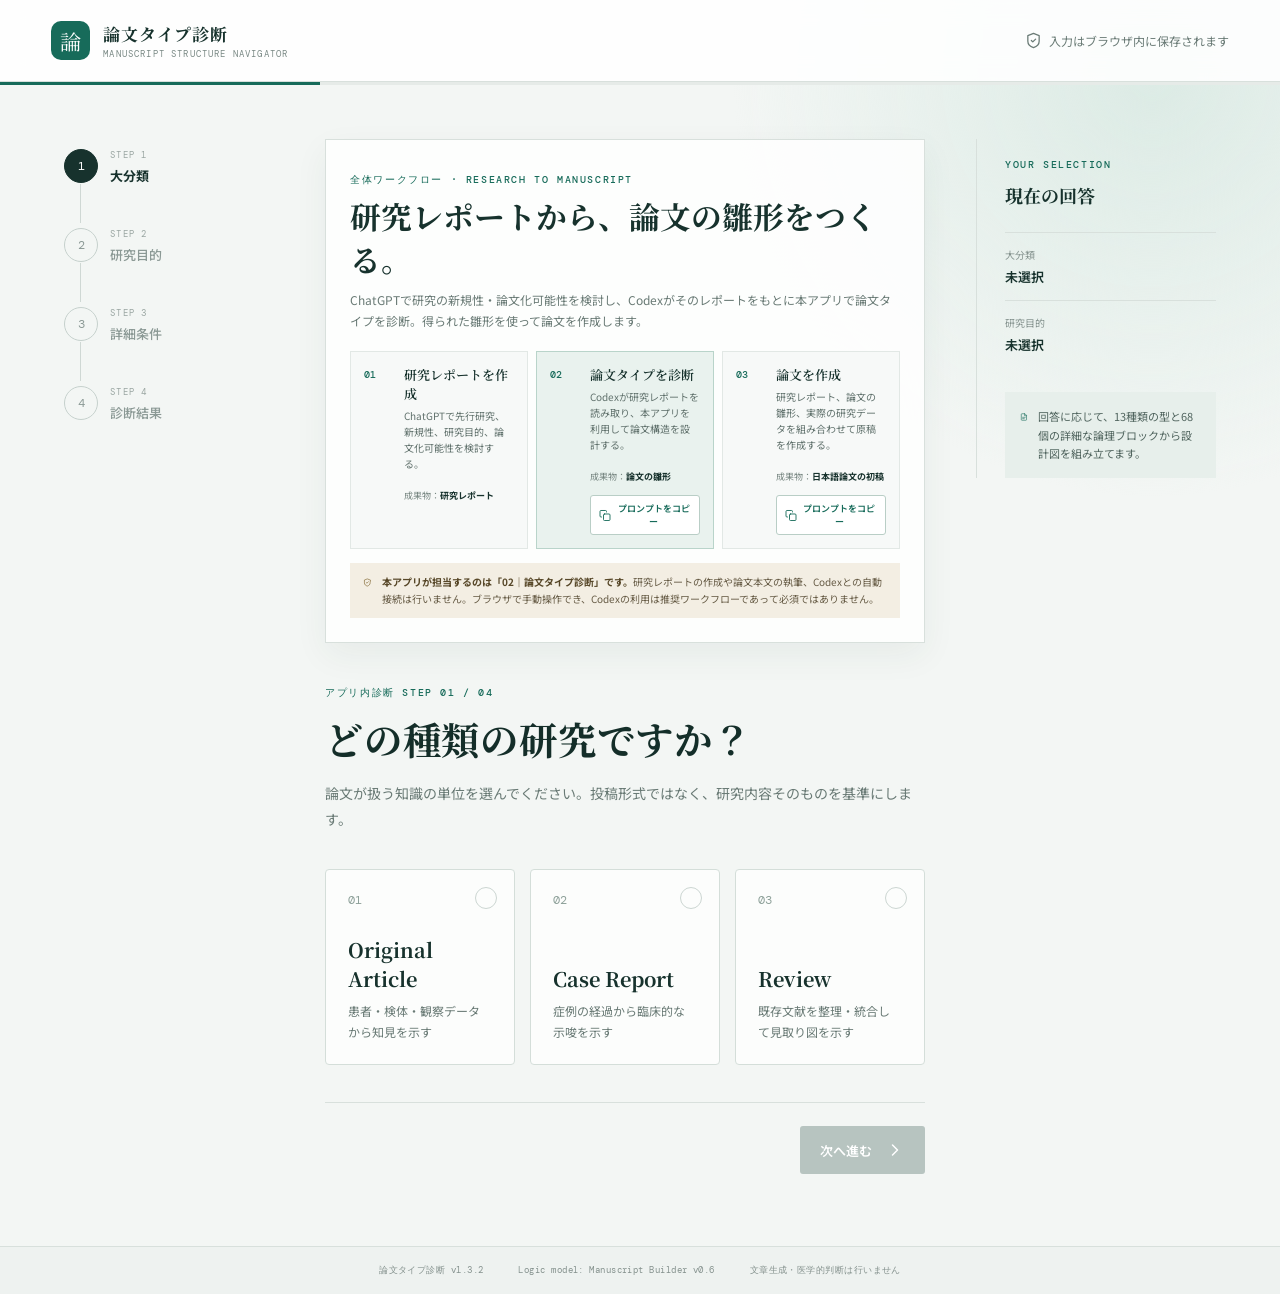
==== commit 6bcb3ff9: "Publish workflow prompt copy buttons" ====
--- a/index.html
+++ b/index.html
@@ -6,8 +6,8 @@
     <meta name="theme-color" content="#f4f7f5" />
     <meta name="description" content="研究内容から、最適な論文構造を設計する" />
     <title>論文タイプ診断</title>
-    <script type="module" crossorigin src="./assets/index-BdSp8TVK.js"></script>
-    <link rel="stylesheet" crossorigin href="./assets/index-CPyAfHLu.css">
+    <script type="module" crossorigin src="./assets/index-CBpnWUtZ.js"></script>
+    <link rel="stylesheet" crossorigin href="./assets/index-CGlWUYKz.css">
   </head>
   <body>
     <div id="root"></div>
--- a/assets/index-CGlWUYKz.css
+++ b/assets/index-CGlWUYKz.css
@@ -0,0 +1 @@
+@import "https://fonts.googleapis.com/css2?family=DM+Mono:wght@400;500&family=Noto+Sans+JP:wght@400;500;600;700&family=Noto+Serif+JP:wght@600;700&display=swap";:root{color:#17322d;font-synthesis:none;--ink:#17322d;--muted:#697a75;--green:#176b5a;--green-dark:#0d5143;--mint:#dcece6;--line:#d8e0dc;--paper:#fff;--cream:#f4f0e8;background:#f3f6f4;font-family:Noto Sans JP,sans-serif}*{box-sizing:border-box}html{scroll-behavior:smooth}body{background:radial-gradient(circle at 90% 6%,#dcebe5 0,#0000 25%),#f3f6f4;min-width:320px;min-height:100vh;margin:0}button,input{font:inherit}button{color:inherit}button:focus-visible,input:focus-visible{outline-offset:2px;outline:3px solid #8bc5b8}.app-shell{flex-direction:column;min-height:100vh;display:flex}header{-webkit-backdrop-filter:blur(12px);backdrop-filter:blur(12px);border-bottom:1px solid var(--line);z-index:5;background:#ffffffe0;justify-content:space-between;align-items:center;height:82px;padding:0 clamp(22px,4vw,68px);display:flex;position:relative}.brand{color:var(--ink);align-items:center;gap:13px;text-decoration:none;display:flex}.brand>span{background:var(--green);color:#fff;border-radius:10px;place-items:center;width:39px;height:39px;font-family:Noto Serif JP,serif;font-size:21px;display:grid}.brand div{flex-direction:column;display:flex}.brand strong{letter-spacing:.06em;font-family:Noto Serif JP,serif;font-size:17px}.brand small{color:#7a8985;letter-spacing:.13em;margin-top:2px;font-family:DM Mono,monospace;font-size:9px}.header-note{color:var(--muted);align-items:center;gap:7px;font-size:12px;display:flex}.progress-line{background:#e6ebe8;height:3px}.progress-line i{background:var(--green);height:100%;transition:width .35s;display:block}.wizard-layout{flex:1;grid-template-columns:210px minmax(0,790px) 240px;gap:clamp(24px,4vw,65px);width:min(1430px,100%);margin:0 auto;padding:54px clamp(24px,5vw,72px) 72px;display:grid}.step-rail{flex-direction:column;gap:0;padding-top:10px;display:flex}.step-rail button{text-align:left;cursor:pointer;background:0 0;border:0;grid-template-rows:17px 22px;grid-template-columns:34px 1fr;column-gap:12px;padding:0 0 40px;display:grid;position:relative}.step-rail button:disabled{cursor:default}.step-rail button:not(:last-child):after{content:"";background:#cfd8d4;width:1px;height:39px;position:absolute;top:35px;left:16px}.step-rail button>span{color:#8b9995;z-index:1;background:#f3f6f4;border:1px solid #c5d0cc;border-radius:50%;grid-row:1/3;place-items:center;width:34px;height:34px;font-family:DM Mono;font-size:12px;display:grid}.step-rail button em{color:#9aa6a2;letter-spacing:.14em;font-family:DM Mono;font-size:9px;font-style:normal}.step-rail button strong{color:#8b9995;font-size:13px;font-weight:500}.step-rail button.current>span{background:var(--ink);color:#fff;border-color:var(--ink)}.step-rail button.current strong{color:var(--ink);font-weight:700}.step-rail button.done>span{background:var(--mint);color:var(--green);border-color:#b7d4ca}.step-rail button.done:after{background:#94b9ae}.wizard-main{min-width:0}.workflow-intro{border:1px solid var(--line);background:#ffffffdb;margin:0 0 34px;padding:24px;box-shadow:0 12px 32px #1d41380f}.workflow-lead h1{margin:7px 0 8px;font:700 clamp(24px,2.4vw,34px)/1.4 Noto Serif JP}.workflow-lead>p{color:var(--muted);max-width:690px;margin:0;font-size:12px;line-height:1.75}.workflow-steps{grid-template-columns:repeat(3,1fr);gap:8px;margin:20px 0 14px;padding:0;list-style:none;display:grid}.workflow-steps>li{background:#f7f9f8;border:1px solid #e2e8e5;grid-template-columns:30px 1fr;gap:10px;min-width:0;padding:13px;display:grid}.workflow-steps>li.current-role{background:#e9f2ee;border-color:#b9d4ca}.workflow-steps>li>span{color:var(--green);padding-top:3px;font:500 10px DM Mono}.workflow-steps h2{margin:0 0 5px;font:600 13px Noto Serif JP}.workflow-steps p{color:#60716c;margin:0 0 8px;font-size:10px;line-height:1.6}.workflow-steps small{color:#788782;font-size:9px}.workflow-steps small strong{color:var(--ink)}.workflow-boundary{color:#806630;background:#f3eee3;align-items:flex-start;gap:10px;padding:11px 13px;display:flex}.workflow-boundary p{color:#665b45;margin:0;font-size:10px;line-height:1.65}.workflow-boundary strong{color:#574728}.step-heading{margin-bottom:36px}.eyebrow{letter-spacing:.16em;color:var(--green);font-family:DM Mono,monospace;font-size:10px;font-weight:500}.step-heading h1,.needs-input h1{letter-spacing:.02em;color:#142e29;margin:12px 0 15px;font-family:Noto Serif JP,serif;font-size:clamp(30px,3vw,43px);line-height:1.35}.step-heading p{color:var(--muted);max-width:680px;font-size:14px;line-height:1.9}.family-grid{grid-template-columns:repeat(3,1fr);gap:15px;display:grid}.choice{text-align:left;cursor:pointer;background:#ffffffc7;border:1px solid #d4ded9;border-radius:4px;gap:15px;width:100%;padding:22px;transition:all .2s;display:flex;position:relative}.family-grid .choice{flex-direction:column;justify-content:space-between;min-height:196px}.choice:hover{border-color:#88ad9f;transform:translateY(-2px);box-shadow:0 9px 25px #1d413814}.choice.selected{border:2px solid var(--green);background:#f8fbf9;padding:21px;box-shadow:0 12px 30px #176b5a1c}.choice-index{color:#8da099;font-family:DM Mono,monospace;font-size:12px}.choice-copy{flex-direction:column;gap:8px;display:flex}.choice-copy strong{font-family:Noto Serif JP,serif;font-size:20px}.choice-copy small{color:var(--muted);font-size:12px;line-height:1.7}.choice-check{color:#fff;border:1px solid #ccd6d2;border-radius:50%;place-items:center;width:22px;height:22px;display:grid;position:absolute;top:17px;right:17px}.selected .choice-check{background:var(--green);border-color:var(--green)}.purpose-list{grid-template-columns:1fr 1fr;gap:11px;display:grid}.purpose-list .choice{align-items:flex-start;min-height:94px;padding:17px 18px}.purpose-list .choice.selected{padding:16px 17px}.purpose-list .choice-copy strong{font-family:Noto Sans JP;font-size:15px}.purpose-list .choice-index{padding-top:2px}.wizard-actions{border-top:1px solid var(--line);justify-content:space-between;align-items:center;margin-top:37px;padding-top:23px;display:flex}.primary,.secondary,.text-button,.action-bar button{cursor:pointer;border:0}.primary{background:var(--green);color:#fff;border-radius:3px;align-items:center;gap:13px;padding:14px 20px;font-size:13px;font-weight:600;display:flex;box-shadow:0 8px 20px #176b5a2e}.primary:hover{background:var(--green-dark)}.primary:disabled{box-shadow:none;cursor:not-allowed;background:#b7c4c0}.secondary{background:0 0;border:1px solid #bfcac6;border-radius:3px;padding:12px 18px;font-size:13px}.context-panel{border-left:1px solid var(--line);align-self:start;padding:10px 0 0 28px;position:sticky;top:30px}.context-panel h2{margin:9px 0 24px;font-family:Noto Serif JP;font-size:18px}.context-panel dl{margin:0}.context-panel dl div{border-top:1px solid var(--line);padding:14px 0}.context-panel dt{color:#84928e;margin-bottom:5px;font-size:10px}.context-panel dd{margin:0;font-size:13px;font-weight:600}.context-tip{color:var(--green);background:#e7efeb;gap:10px;margin-top:24px;padding:15px;display:flex}.context-tip p{color:#50645e;margin:0;font-size:11px;line-height:1.7}.details-form{flex-direction:column;gap:28px;display:flex}fieldset{border:0;margin:0;padding:0}legend{margin-bottom:11px;font-size:14px;font-weight:700}legend span{color:var(--green);vertical-align:2px;background:#e5efeb;margin-left:5px;padding:3px 6px;font-size:9px}.optional{color:#71817c;background:#eef0ef}.segmented{flex-wrap:wrap;gap:7px;display:flex}.segmented button{cursor:pointer;background:#fff;border:1px solid #cfd9d5;border-radius:3px;padding:10px 14px;font-size:12px}.segmented button.active{border-color:var(--green);background:var(--green);color:#fff}.details-form fieldset>small{color:#7b8985;margin-top:8px;font-size:11px;display:block}.details-form input{background:#fff;border:1px solid #cfd9d5;border-radius:3px;width:100%;padding:12px 14px;font-size:13px}.privacy-note{color:#315f53;background:#edf3f0;border-left:3px solid #7da99b;gap:13px;padding:15px;display:flex}.privacy-note strong{font-size:12px}.privacy-note p{color:#657771;margin:4px 0 0;font-size:11px;line-height:1.6}footer{border-top:1px solid var(--line);color:#84918d;letter-spacing:.05em;background:#eef2f0;justify-content:center;gap:35px;padding:17px 24px;font:9px DM Mono,monospace;display:flex}.result-page{flex:1;width:min(1420px,100%);margin:0 auto;padding:42px clamp(24px,5vw,70px) 80px}.result-delivery-note{text-align:center;max-width:980px;margin:0 auto 20px}.result-delivery-note h1{margin:7px 0 8px;font:700 clamp(24px,3vw,36px) Noto Serif JP}.result-delivery-note p{color:var(--muted);max-width:850px;margin:0 auto 7px;font-size:13px;line-height:1.8}.result-delivery-note small{color:#7e6a43;background:#f4f0e8;padding:8px 12px;line-height:1.6;display:block}.result-hero{background:var(--ink);color:#fff;grid-template-columns:1.4fr 1fr;min-height:280px;display:grid;position:relative;overflow:hidden}.result-hero:before{content:"";border:1px solid #ffffff14;border-radius:50%;width:320px;height:320px;position:absolute;top:-160px;right:-140px;box-shadow:0 0 0 60px #ffffff06,0 0 0 120px #ffffff04}.result-main{padding:42px 48px}.result-kicker{letter-spacing:.14em;color:#9cc9bb;align-items:center;gap:8px;font:10px DM Mono;display:flex}.result-main>p{color:#aec0ba;margin:28px 0 8px;font-size:12px}.result-main h1{margin:0 0 30px;font:700 clamp(28px,4vw,48px) Noto Serif JP}.result-meta{gap:28px;display:flex}.result-meta span{flex-direction:column;gap:3px;font:11px DM Mono;display:flex}.result-meta small{color:#879e97;letter-spacing:.14em;font-size:8px}.result-reason{z-index:1;background:#ffffff12;border-left:1px solid #ffffff24;margin:32px 32px 32px 0;padding:29px 32px}.result-reason>span{letter-spacing:.15em;color:#9cc9bb;font:9px DM Mono}.result-reason p{color:#d7e0dd;font-size:13px;line-height:1.9}.result-reason code{color:#9eb1ab;font:9px DM Mono}.action-bar{z-index:4;background:#d5dedb;border:1px solid #d5dedb;gap:1px;margin:18px 0 34px;display:flex;position:sticky;top:0;box-shadow:0 8px 18px #203a3314}.action-bar button{background:#fff;flex:1;justify-content:center;align-items:center;gap:8px;padding:13px 17px;font-size:11px;display:flex}.action-bar button:hover{background:#f0f6f3}.action-bar .agent-copy{background:var(--green);color:#fff;flex:1.35}.result-layout{grid-template-columns:minmax(0,1fr) 300px;gap:31px;display:grid}.blueprint-heading{justify-content:space-between;align-items:end;margin-bottom:16px;display:flex}.blueprint-heading h2{margin:7px 0 0;font:700 26px Noto Serif JP}.block-total{color:#71817c;font:10px DM Mono}.section-card{background:#fff;border:1px solid #d8e0dc;margin-bottom:12px}.section-toggle{text-align:left;cursor:pointer;background:#f9fbfa;border:0;align-items:center;width:100%;padding:17px 19px;display:flex}.section-number{color:#7f918b;margin-right:15px;font:11px DM Mono}.section-toggle>span:nth-child(2){flex-direction:column;flex:1;display:flex}.section-toggle small{letter-spacing:.13em;color:#9aa6a2;font:8px DM Mono}.section-toggle strong{margin-top:2px;font:600 17px Noto Serif JP}.section-count{color:#8b9995;margin-right:16px;font:9px DM Mono}.chevron{transition:all .2s;transform:rotate(90deg)}.chevron.open{transform:rotate(-90deg)}.block-list{padding:0 15px 15px}.block-card{border-top:1px solid #e2e7e4;padding:21px 6px 5px}.block-top{grid-template-columns:38px 1fr auto;align-items:start;gap:9px;display:grid}.block-order{color:#9aa6a2;padding-top:4px;font:10px DM Mono}.block-title code{color:var(--green);background:#e9f2ee;padding:3px 6px;font:9px DM Mono}.block-title h3{margin:8px 0 15px;font-size:14px}.necessity{border-radius:20px;padding:4px 8px;font-size:9px}.necessity.required{color:#176b5a;background:#e0eee9}.necessity.recommended{color:#5e716b;background:#edf0ef}.necessity.conditional{color:#806630;background:#f2ead9}.block-grid{grid-template-columns:1.2fr .8fr;gap:0 23px;padding-left:47px;display:grid}.detail{margin:0 0 18px}.detail.full{grid-column:1/-1}.detail dt{color:#84938e;letter-spacing:.06em;margin-bottom:5px;font-size:9px;font-weight:700}.detail dd{color:#4e625c;margin:0;font-size:11px;line-height:1.75}.tags{flex-wrap:wrap;gap:5px;display:flex}.tags span{background:#fbfcfb;border:1px solid #dbe2df;flex-direction:column;gap:2px;padding:5px 7px;display:flex}.tags code,.variable-list code{color:#82918c;font:8px DM Mono}.inline-codes{flex-wrap:wrap;gap:5px;display:flex}.inline-codes code{background:#eef3f1;padding:4px 6px;font:9px DM Mono}.result-aside{flex-direction:column;gap:13px;display:flex}.result-aside>section{border:1px solid var(--line);background:#fff;padding:20px}.result-aside h3{margin:6px 0 15px;font:600 15px Noto Serif JP}.result-aside ul{margin:0;padding-left:18px}.result-aside li{color:#52665f;margin-bottom:9px;font-size:11px;line-height:1.7}.alternative{border-top:1px solid #e0e6e3;padding:12px 0}.alternative strong{font-size:12px;display:block}.alternative code{color:var(--green);font:8px DM Mono}.alternative p,.muted{color:#788782;margin:5px 0;font-size:10px;line-height:1.6}.variable-list{flex-wrap:wrap;gap:4px;display:flex}.variable-list code{background:#edf3f0;padding:4px 6px}.result-aside>section.limitation{color:#715f3c;background:#f4f0e8;gap:11px;display:flex}.limitation p{margin:0;font-size:10px;line-height:1.7}.result-footer{justify-content:center;gap:20px;margin-top:35px;display:flex}.text-button{color:#64766f;background:0 0;align-items:center;gap:7px;font-size:12px;display:flex}.toast{z-index:20;color:#fff;background:#183a32;align-items:center;gap:8px;padding:12px 18px;font-size:12px;display:flex;position:fixed;top:25px;right:25px;box-shadow:0 12px 30px #17322d40}.needs-input{text-align:center;border:1px solid var(--line);background:#fff;max-width:680px;margin:70px auto;padding:50px}.needs-input .status-orb{color:#745d2f;background:#efe5ce;border-radius:50%;place-items:center;width:46px;height:46px;margin:0 auto 15px;font:20px Noto Serif JP;display:grid}.needs-input p{color:var(--muted);font-size:13px;line-height:1.8}.needs-input ul{text-align:left;background:#f8f4ea;padding:18px 18px 18px 38px;font-size:12px;line-height:1.8}.needs-input .primary{margin:22px auto 0}@media (width<=1080px){.wizard-layout{grid-template-columns:150px minmax(0,1fr)}.context-panel{display:none}.workflow-steps{grid-template-columns:1fr}.workflow-steps>li{grid-template-columns:34px 1fr}.result-layout{grid-template-columns:minmax(0,1fr) 260px}.result-hero{grid-template-columns:1fr}.result-reason{margin:0 32px 32px}.result-main{padding-bottom:20px}}@media (width<=760px){header{height:70px;padding:0 18px}.header-note{display:none}.brand strong{font-size:15px}.wizard-layout{padding:28px 18px 50px;display:block}.step-rail{flex-direction:row;margin-bottom:34px}.step-rail button{flex-direction:column;flex:1;align-items:center;padding:0;display:flex}.step-rail button>span{width:29px;height:29px}.step-rail button em{margin-top:5px}.step-rail button strong{display:none}.step-rail button:not(:last-child):after{width:calc(100% - 32px);height:1px;top:14px;left:calc(50% + 16px)}.workflow-intro{margin-bottom:28px;padding:17px}.workflow-lead h1{font-size:24px}.workflow-steps{grid-template-columns:1fr}.workflow-boundary{padding:10px}.step-heading h1{font-size:29px}.family-grid,.purpose-list{grid-template-columns:1fr}.family-grid .choice{min-height:126px}.choice-copy strong{font-size:18px}.wizard-actions{z-index:3;background:#f3f6f4f0;margin-top:25px;padding:15px 0;position:sticky;bottom:0}.segmented button{flex:1;min-width:90px}.result-page{padding:24px 14px 55px}.result-delivery-note{text-align:left}.result-delivery-note h1{font-size:25px}.result-main{padding:30px 24px}.result-main h1{font-size:29px}.result-meta{flex-wrap:wrap;gap:16px}.result-reason{margin:0 15px 15px;padding:20px}.action-bar{flex-wrap:wrap;position:static}.action-bar button{flex:45%;padding:12px 8px}.action-bar .agent-copy{flex-basis:100%}.result-layout{display:block}.result-aside{margin-top:20px}.block-grid{padding-left:0;display:block}.block-top{grid-template-columns:30px 1fr}.necessity{grid-column:2;justify-self:start;margin-bottom:10px}.section-toggle{padding:14px 12px}.section-count{display:none}.blueprint-heading h2{font-size:21px}.result-footer{flex-direction:column;align-items:center}footer{text-align:center;flex-direction:column;gap:8px}}@media (prefers-reduced-motion:reduce){*{scroll-behavior:auto!important;transition:none!important}}.presentation-outline{margin-bottom:34px}.presentation-note{border-left:4px solid var(--green);background:#e9f2ee;margin-bottom:12px;padding:18px 20px}.presentation-note strong{font:600 17px Noto Serif JP}.presentation-note p{margin:6px 0;font-size:12px;line-height:1.8}.presentation-note small{color:#667a73;line-height:1.6}.presentation-outline.compact .presentation-note{background:#f3eee3;border-left-color:#9a7940}.presentation-list{margin:0;padding:0;list-style:none}.presentation-list>li{border:1px solid var(--line);background:#fff;grid-template-columns:minmax(0,1fr) minmax(280px,.9fr);gap:22px;margin-bottom:9px;padding:18px 20px;display:grid}.presentation-list h3{margin:7px 0;font:600 15px Noto Serif JP}.presentation-list p{color:#52665f;margin:0;font-size:11px;line-height:1.75}.presentation-list code{color:var(--green);background:#edf3f0;margin:2px;padding:3px 5px;font:9px DM Mono}.presentation-list dl{margin:0}.presentation-list dt{color:#84938e;margin:0 0 5px;font-size:9px;font-weight:700}.presentation-list dd{flex-wrap:wrap;margin:0 0 12px;display:flex}.presentation-list dd ul{margin:0;padding-left:17px}.presentation-list dd li{color:#52665f;font-size:10px;line-height:1.6}@media (width<=760px){.presentation-list>li{grid-template-columns:1fr}.presentation-note{padding:15px}}.workflow-copy{color:var(--green);cursor:pointer;background:#fff;border:1px solid #b9cec6;border-radius:3px;align-items:center;gap:5px;margin-top:10px;padding:6px 8px;font-size:9px;font-weight:600;display:flex}.workflow-copy:hover{background:#f0f6f3;border-color:#7eaa9c}.workflow-copy-error{color:#8a513f;margin:-5px 0 12px;font-size:10px}
